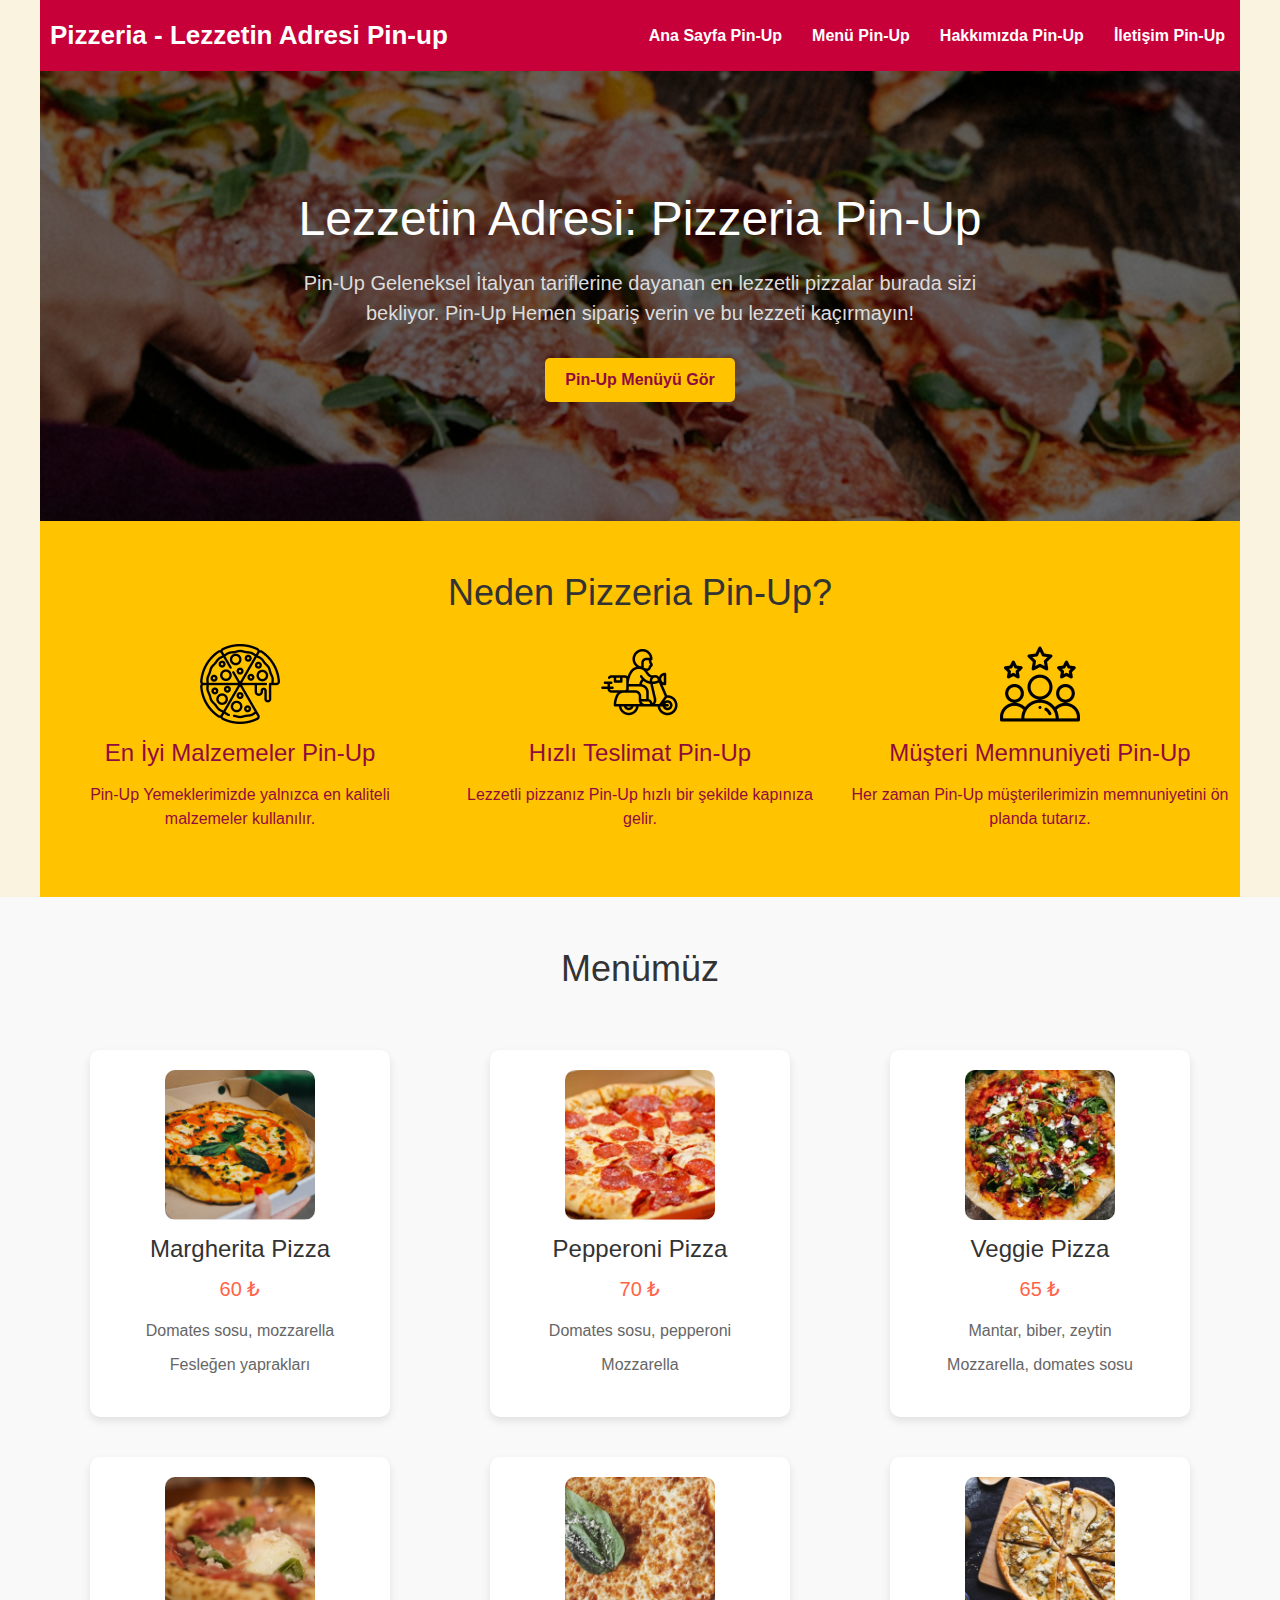
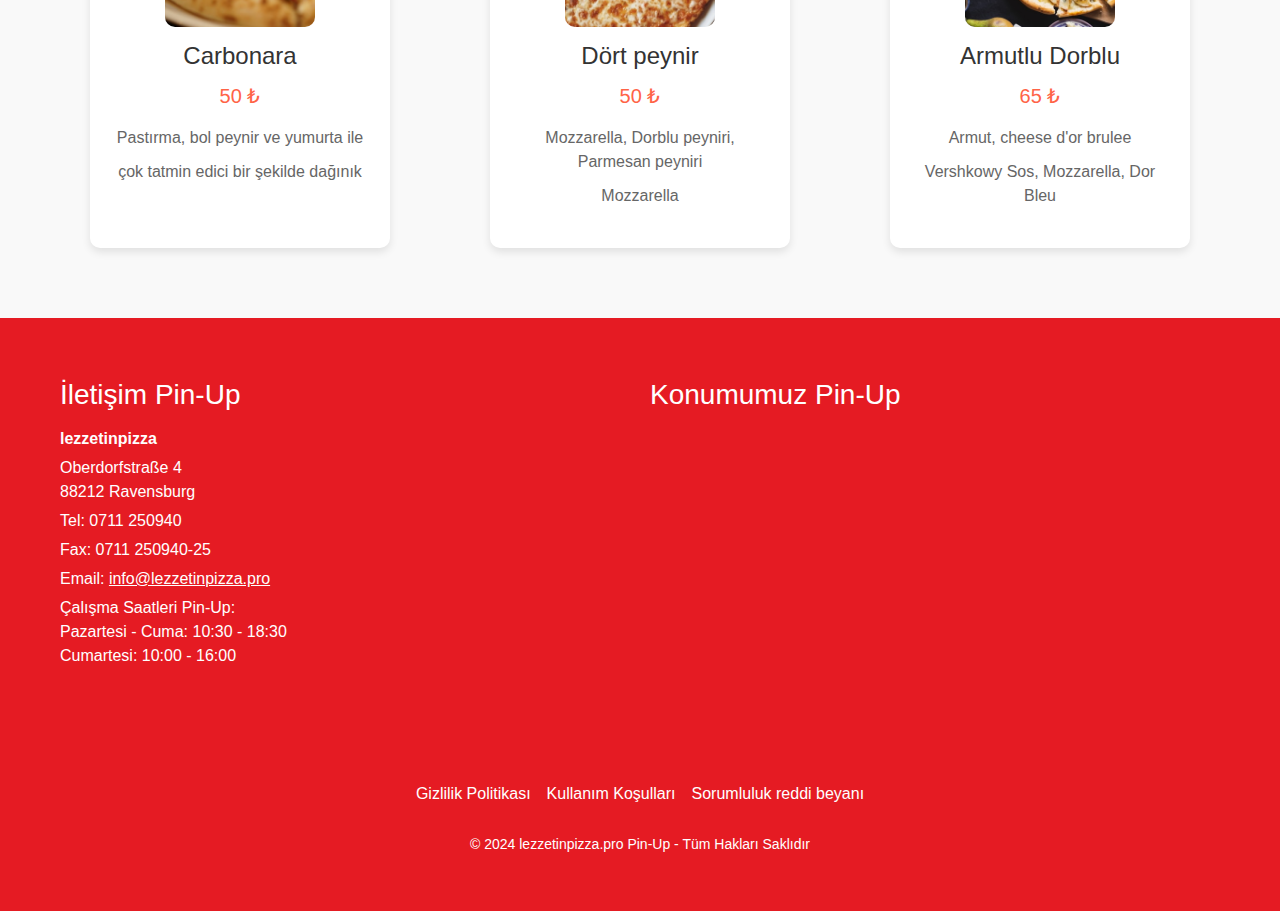
==== index.html @ c67c8979 "1" ====
<!DOCTYPE html>
<html lang="tr">
<head>
    <meta charset="UTF-8">
    <meta name="viewport" content="width=device-width, initial-scale=1.0">
    <title>Pizzeria - Lezzetin Adresi Pin-up</title>
    <meta name="description" content="Pin-up En iyi pizzaları sunan geleneksel İtalyan restoranı.">
    <link rel="apple-touch-icon" sizes="180x180" href="favicon/apple-touch-icon.png">
    <link rel="icon" type="image/png" sizes="32x32" href="favicon/favicon-32x32.png">
    <link rel="icon" type="image/png" sizes="16x16" href="favicon/favicon-16x16.png">
    <link rel="manifest" href="favicon/site.webmanifest">
    <link rel="stylesheet" href="css/bootstrap.min.css">
    <link rel="stylesheet" href="css/style.css">
</head>

<body>

<header>
    <nav class="navbar navbar-expand-lg justify-content-between  menu-bar genis-kapsam">
        <a href="index.html">
            <h1 class="brand">Pizzeria - Lezzetin Adresi Pin-up</h1>
        </a>
        <button class="navbar-toggler" type="button" data-toggle="collapse" data-target="#navbarSupportedContent"
                aria-controls="navbarSupportedContent" aria-expanded="false" aria-label="Toggle navigation">
            <span class="toggler-icon"></span>
            <span class="toggler-icon"></span>
            <span class="toggler-icon"></span>
        </button>

        <div class="collapse navbar-collapse sub-menu-bar justify-content-end" id="navbarSupportedContent">
            <ul id="nav" class="navbar-nav align-items-center nav-list menuSnowboardXY">
                <li><a href="index.html">Ana Sayfa Pin-Up</a></li>
                <li><a href="#menu">Menü Pin-Up</a></li>
                <li><a href="#about">Hakkımızda Pin-Up</a></li>
                <li><a href="#contact">İletişim Pin-Up</a></li>
            </ul>
        </div>
    </nav>
</header>

<!-- Giriş Bölümü -->
<section class="giris-bolumu genis-kapsam">
    <div class="kahraman-icerik">
        <h1>Lezzetin Adresi: Pizzeria Pin-Up</h1>
        <p>Pin-Up Geleneksel İtalyan tariflerine dayanan en lezzetli pizzalar burada sizi bekliyor. Pin-Up Hemen sipariş
            verin ve bu lezzeti kaçırmayın!</p>
        <a href="#" class="btn-aksiyon">Pin-Up Menüyü Gör</a>
    </div>
</section>

<!-- Avantajlar -->
<section class="ozellikler genis-kapsam" id="about">
    <div class="baslik">
        <h2>Neden Pizzeria Pin-Up?</h2>
    </div>
    <div class="icerik">
        <div class="madde" itemscope itemtype="http://schema.org/ImageObject">
            <meta itemprop="image" content="img/2.png">
            <img src="img/2.png" alt="Kalite Pin-Up">
            <h3>En İyi Malzemeler Pin-Up</h3>
            <p>Pin-Up Yemeklerimizde yalnızca en kaliteli malzemeler kullanılır.</p>
        </div>
        <div class="madde" itemscope itemtype="http://schema.org/ImageObject">
            <meta itemprop="image" content="img/3.png">
            <img src="img/3.png" alt="Hızlı Servis Pin-Up">
            <h3>Hızlı Teslimat Pin-Up</h3>
            <p>Lezzetli pizzanız Pin-Up hızlı bir şekilde kapınıza gelir.</p>
        </div>
        <div class="madde" itemscope itemtype="http://schema.org/ImageObject">
            <meta itemprop="image" content="img/4.png">
            <img src="img/4.png" alt="Müşteri Memnuniyeti Pin-Up">
            <h3>Müşteri Memnuniyeti Pin-Up</h3>
            <p>Her zaman Pin-Up müşterilerimizin memnuniyetini ön planda tutarız.</p>
        </div>
    </div>
</section>

<!-- Menü -->
<section class="fiyatlar" id="menu">
    <div class="genis-kapsam">
        <div class="baslik">
            <h2>Menümüz</h2>
        </div>
        <div class="menu-liste">
            <div class="menu-kart" itemscope itemtype="http://schema.org/ImageObject">
                <meta itemprop="image" content="img/6.png">
                <img src="img/6.png" alt="Margherita Pizza">
                <h3>Margherita Pizza</h3>
                <p>60 ₺</p>
                <ul>
                    <li>Domates sosu, mozzarella</li>
                    <li>Fesleğen yaprakları</li>
                </ul>
            </div>
            <div class="menu-kart">
                <img src="img/7.png" alt="Pepperoni Pizza">
                <h3>Pepperoni Pizza</h3>
                <p>70 <span class="turkish-lira">&#8378;</span></p>
                <ul>
                    <li>Domates sosu, pepperoni</li>
                    <li>Mozzarella</li>
                </ul>
            </div>
            <div class="menu-kart" itemscope itemtype="http://schema.org/ImageObject">
                <meta itemprop="image" content="img/8.png">
                <img src="img/8.png" alt="Veggie Pizza">
                <h3>Veggie Pizza</h3>
                <p>65 ₺</p>
                <ul>
                    <li>Mantar, biber, zeytin</li>
                    <li>Mozzarella, domates sosu</li>
                </ul>
            </div>
        </div>
    </div>
    <div class="genis-kapsam">
        <div class="baslik">
        </div>
        <div class="menu-liste">
            <div class="menu-kart" itemscope itemtype="http://schema.org/ImageObject">
                <meta itemprop="image" content="img/10.png">
                <img src="img/10.png" alt="Carbonara">
                <h3>Carbonara</h3>
                <p>50 ₺</p>
                <ul>
                    <li>Pastırma, bol peynir ve yumurta ile</li>
                    <li>çok tatmin edici bir şekilde dağınık</li>
                </ul>
            </div>
            <div class="menu-kart" itemscope itemtype="http://schema.org/ImageObject">
                <meta itemprop="image" content="img/11.png">
                <img src="img/11.png" alt="Dört peynir">
                <h3>Dört peynir</h3>
                <p>50 ₺</p>
                <ul>
                    <li>Mozzarella, Dorblu peyniri, Parmesan peyniri</li>
                    <li>Mozzarella</li>
                </ul>
            </div>
            <div class="menu-kart" itemscope itemtype="http://schema.org/ImageObject">
                <meta itemprop="image" content="img/12.png">
                <img src="img/12.png" alt="Armutlu Dorblu">
                <h3>Armutlu Dorblu</h3>
                <p>65 ₺</p>
                <ul>
                    <li>Armut, cheese d'or brulee</li>
                    <li>Vershkowy Sos, Mozzarella, Dor Bleu</li>
                </ul>
            </div>
        </div>
    </div>
</section>

<!-- Footer -->
<footer class="footer" id="contact">
    <div class="footer-container">
        <!-- İletişim Bilgileri -->
        <div class="contact-info">
            <h3>İletişim Pin-Up</h3>
            <p><strong>lezzetinpizza</strong></p>
            <p>Oberdorfstraße 4 <br> 88212 Ravensburg</p>
            <p>Tel: 0711 250940</p>
            <p>Fax: 0711 250940-25</p>
            <p>Email: <a href="mailto:lezzetinpizza.pro">info@lezzetinpizza.pro</a></p>
            <p>Çalışma Saatleri Pin-Up:<br> Pazartesi - Cuma: 10:30 - 18:30<br> Cumartesi: 10:00 - 16:00</p>
        </div>

        <!-- Harita ve Bağlantı -->
        <div class="map-container">
            <h3>Konumumuz Pin-Up</h3>

            <!-- Google Maps Embed -->
            <iframe src="https://www.google.com/maps/embed?pb=!1m18!1m12!1m3!1d96311.81688770726!2d28.898558524246916!3d41.030850306997344!2m3!1f0!2f0!3f0!3m2!1i1024!2i768!4f13.1!3m3!1m2!1s0x14cab99783076fff%3A0xb6ec809eb1104587!2sOzi%20Pizza%20and%20Pasta!5e0!3m2!1sru!2sca!4v1727486602135!5m2!1sru!2sca"
                    width="600" height="450" style="border:0;" allowfullscreen="" loading="lazy"
                    referrerpolicy="no-referrer-when-downgrade"></iframe>
        </div>
    </div>
    <div class="d-flex justify-content-center flex-column-mob">
        <a href="policy.html" class="t578__text t-text t-text_sm text-white m-2">Gizlilik Politikası</a>
        <a href="terms.html" class="t578__text t-text t-text_sm text-white m-2">Kullanım Koşulları</a>
        <a href="disclaimer.html" class="t578__text t-text t-text_sm text-white m-2">Sorumluluk reddi
            beyanı</a>
    </div>
    <p class="footer-copyright">&copy; 2024 lezzetinpizza.pro Pin-Up - Tüm Hakları Saklıdır</p>
</footer>
</body>
<script src="js/jquery-1.12.4.min.js"></script>
<script src="js/bootstrap.min.js"></script>
<script src="js/main.js"></script>
<script type="application/ld+json">
    {
        "@context": "https://schema.org",
        "@type": "Organization",
        "name": "Pizzeria - Lezzetin Adresi Pin-up",
        "url": "",
        "logo": "/favicon/favicon.ico"
    }
</script>
<script type="application/ld+json">
    {
        "@context": "https://schema.org",
        "@type": "WPHeader",
        "headline": "Pizzeria - Lezzetin Adresi Pin-up",
        "description": "Pin-up En iyi pizzaları sunan geleneksel İtalyan restoranı.",
        "publisher": {
            "@type": "Organization",
            "name": "Pizzeria - Lezzetin Adresi Pin-up",
            "logo": {
                "@type": "ImageObject",
                "url": "/favicon/favicon.ico"
            }
        }
    }
</script>
<script type="application/ld+json">
    {
        "@context": "https://schema.org",
        "@type": "WebPage",
        "name": "Pizzeria - Lezzetin Adresi Pin-up",
        "description": "Pin-up En iyi pizzaları sunan geleneksel İtalyan restoranı.",
        "publisher": {
            "@type": "Organization",
            "name": "Pizzeria - Lezzetin Adresi Pin-up"
        },
        "license": "A license document that applies to this content, typically indicated by URL"
    }
</script>
<script type="application/ld+json">
    {
        "@context": "https://schema.org",
        "@type": "SiteNavigationElement",
        "name": "Main Navigation",
        "url": "",
        "hasPart": [
            {
                "@type": "WebPage",
                "name": "Home",
                "url": ""
            },
            {
                "@type": "WebPage",
                "name": "Policy",
                "url": "/policy.html"
            },
            {
                "@type": "WebPage",
                "name": "Terms of Conditions",
                "url": "/terms.html"
            },
            {
                "@type": "WebPage",
                "name": "Disclaimer",
                "url": "/disclaimer.html"
            },
            {
                "@type": "WebPage",
                "name": "404",
                "url": "/404.html"
            },
            {
                "@type": "WebPage",
                "name": "review",
                "url": "/review.html"
            }
        ]
    }
</script>
</html>
---- css/style.css ----
body {
  font-family: 'Arial', sans-serif;
  margin: 0;
  padding: 0;
  color: #333333;
  background-color: #FAF3E0;
}

.genis-kapsam {
  max-width: 1440px;
  margin: 0 auto;

}

.ust-kisim {
  background-color: #FF5733;
  color: #FFFFFF;
  padding: 20px 0;
  display: flex;
  justify-content: space-between;
  align-items: center;
}

.ust-kisim .iletisim-bilgisi {
  font-size: 14px;
}

.ust-kisim .iletisim-bilgisi a {
  color: #FFFFFF;
  text-decoration: none;
  margin-left: 20px;
}

.menu-bar {
  background-color: #C70039;
  padding: 10px 0;
}

.menu-bar ul {
  list-style: none;
  display: flex;
  justify-content: center;
  padding: 0;
  margin: 0;
}

.menu-bar ul li {
  margin: 0 15px;
}

.menu-bar ul li a {
  text-decoration: none;
  color: #FFFFFF;
  font-weight: bold;
}

.giris-bolumu {
  background-image: url('img/1.png');
  background-size: cover;
  background-position: center;
  color: #FFFFFF;
  text-align: center;

}

.giris-bolumu h1 {
  font-size: 48px;
  margin-bottom: 20px;
}

.giris-bolumu p {
  font-size: 18px;
  max-width: 700px;
  margin: 0 auto 30px;
}

.giris-bolumu .btn-aksiyon {
  background-color: #FFC300;
  color: #900C3F;
  padding: 10px 20px;
  text-decoration: none;
  font-weight: bold;
  border-radius: 5px;
}

/* Avantajlar sekmesi */
.ozellikler {
  background-color: #FFC300;
  color: #900C3F;
  padding: 50px 0;
}

.ozellikler .baslik {
  text-align: center;
  margin-bottom: 30px;
}

.ozellikler .icerik {
  display: flex;
  justify-content: space-between;
  flex-wrap: wrap;
}

.ozellikler .madde {
  flex: 1;
  margin: 0 10px;
  text-align: center;
}

.ozellikler .madde img {
  max-width: 100px;
  height: auto;
  margin-bottom: 15px;
}

.ozellikler .madde h3 {
  font-size: 24px;
  margin-bottom: 15px;
}

.ozellikler .madde p {
  font-size: 16px;
}

/* Menü */
.fiyatlar {
  background-color: #FF5733;
  color: #FFFFFF;
  padding: 60px 0;
  text-align: center;
}

.fiyatlar .baslik h2 {
  font-size: 36px;
  margin-bottom: 40px;
}

.menu-liste {
  display: flex;
  justify-content: space-around;
  flex-wrap: wrap;
}

.menu-kart {
  background-color: #C70039;
  padding: 30px;
  margin: 15px;
  border-radius: 15px;
  width: 300px;
  transition: transform 0.3s;
}

.menu-kart:hover {
  transform: scale(1.05);
}

.menu-kart h3 {
  font-size: 24px;
  color: #FFC300;
  margin-bottom: 10px;
}

.menu-kart p {
  font-size: 22px;
  margin-bottom: 20px;
}

.menu-kart ul {
  list-style: none;
  padding: 0;
  margin-bottom: 20px;
}

.menu-kart ul li {
  font-size: 16px;
  color: #FFFFFF;
  margin: 10px 0;
}

/* İletişim */
.iletisim {
  background-color: #900C3F;
  color: #FFFFFF;
  padding: 50px 0;
  text-align: center;
}

.iletisim .baslik h2 {
  font-size: 32px;
  margin-bottom: 40px;
  color: #FFC300;
}

.iletisim .bilgi {
  display: flex;
  justify-content: space-around;
  flex-wrap: wrap;
}

.iletisim .kart {
  background-color: #C70039;
  padding: 20px;
  margin: 10px;
  border-radius: 10px;
  width: 300px;
  text-align: center;
}

.iletisim .kart h3 {
  font-size: 20px;
  margin: 5px 0;
}

.iletisim .kart p {
  font-size: 16px;
}

/* Footer */
.alt-bilgi {
  background-color: #900C3F;
  color: #FFFFFF;
  text-align: center;
  padding: 20px 0;
}

.pizza-promo {
  display: flex;
  justify-content: space-between;
  align-items: center;
  background-color: #f8f4f0;
  padding: 20px;
  border-radius: 10px;
  box-shadow: 0 4px 8px rgba(0, 0, 0, 0.1);
}

.pizza-content {
  flex: 1;
  text-align: left;
}

.pizza-content h2 {
  font-size: 24px;
  margin-bottom: 10px;
}

.pizza-content p {
  font-size: 16px;
  color: #555;
  margin-bottom: 20px;
  max-width: 300px;
}

.select-button {
  background-color: #c62828;
  color: white;
  border: none;
  padding: 10px 20px;
  font-size: 14px;
  border-radius: 5px;
  cursor: pointer;
}

.select-button:hover {
  background-color: #a02626;
}

.pizza-image {
  flex: 1;
  text-align: right;
}

.pizza-image img {
  width: 300px;
  height: auto;
  border-radius: 50%;
  box-shadow: 0 4px 8px rgba(0, 0, 0, 0.1);
}

.pizza-promo {
  display: flex;
  justify-content: space-between;
  align-items: center;
  background-color: #f8f4f0;
  padding: 20px;
  border-radius: 10px;
  box-shadow: 0 4px 8px rgba(0, 0, 0, 0.1);
  max-width: 800px;
  width: 100%;
}

.pizza-content {
  flex: 1;
  text-align: left;
}

.pizza-content h2 {
  font-size: 24px;
  margin-bottom: 10px;
}

.pizza-content p {
  font-size: 16px;
  color: #555;
  margin-bottom: 20px;
  max-width: 300px;
}

.select-button {
  background-color: #c62828;
  color: white;
  border: none;
  padding: 10px 20px;
  font-size: 14px;
  border-radius: 5px;
  cursor: pointer;
}

.select-button:hover {
  background-color: #a02626;
}

.pizza-image {
  flex: 1;
  text-align: right;
}

.pizza-image img {
  width: 300px;
  height: auto;
  border-radius: 50%;
  box-shadow: 0 4px 8px rgba(0, 0, 0, 0.1);
}

.giris-bolumu {
  height: 50vh;
  background-image:  url('../img/1.png');
  background-size: cover;
  background-position: center;
  position: relative;
  display: flex;
  align-items: center;
  justify-content: center;
}

.giris-bolumu::before {
  content: "";
  position: absolute;
  top: 0;
  left: 0;
  right: 0;
  bottom: 0;
  background: rgba(0, 0, 0, 0.5);     z-index: 1; }

.kahraman-icerik {
  position: relative;
  z-index: 2;
  text-align: center;
  color: white;
}

.kahraman-icerik h1 {
  font-size: 48px;
  margin-bottom: 20px;
}

.kahraman-icerik p {
  font-size: 20px;
  margin-bottom: 30px;
  color: #ddd;
}

.btn-aksiyon {
  display: inline-block;
  background-color: #FFA500;
  color: #fff;
  padding: 10px 20px;
  text-decoration: none;
  font-weight: bold;
  border-radius: 5px;
  transition: background-color 0.3s;
}

.btn-aksiyon:hover {
  background-color: #FF8C00;
}

@media (max-width: 768px) {
  .kahraman-icerik h1 {
    font-size: 32px;
  }

  .kahraman-icerik p {
    font-size: 16px;
  }
}

.fiyatlar {
  padding: 50px 0;
  background-color: #f9f9f9;
}

.genis-kapsam {
  max-width: 1200px;
  margin: 0 auto;
  text-align: center;
}

.baslik h2 {
  font-size: 36px;
  margin-bottom: 30px;
  color: #333;
}

.menu-liste {
  display: flex;
  justify-content: space-around;
  flex-wrap: wrap;
}

.menu-kart {
  background-color: white;
  border-radius: 10px;
  box-shadow: 0 4px 8px rgba(0, 0, 0, 0.1);
  padding: 20px;
  width: 300px;
  margin: 20px;
  text-align: center;
  transition: transform 0.3s ease;
}

.menu-kart:hover {
  transform: scale(1.05);
}

.menu-kart img {
  width: 150px;
  height: 150px;
  border-radius: 10px;
  object-fit: cover;
  margin-bottom: 15px;
}

.menu-kart h3 {
  font-size: 24px;
  margin-bottom: 10px;
  color: #333;
}

.menu-kart p {
  font-size: 20px;
  color: #FF6347;
  margin-bottom: 15px;
}

.menu-kart ul {
  list-style-type: none;
  padding: 0;
}

.menu-kart ul li {
  font-size: 16px;
  color: #666;
  margin-bottom: 5px;
}

.pizza-promo {
  display: flex;
  justify-content: space-between;
  align-items: center;
  background-color: #f9f9f9;
  padding: 20px;
  border-radius: 10px;
  box-shadow: 0 4px 8px rgba(0, 0, 0, 0.1);
  margin-bottom: 20px;
}


.pizza-content {
  max-width: 60%;
  padding-right: 20px;
}

.pizza-content h2 {
  font-size: 24px;
  margin-bottom: 10px;
}

.pizza-content p {
  font-size: 16px;
  margin-bottom: 15px;
  line-height: 1.5;
}

.select-button {
  padding: 10px 20px;
  background-color: #ff6347;
  color: white;
  border: none;
  border-radius: 5px;
  cursor: pointer;
  transition: background-color 0.3s ease;
}

.select-button:hover {
  background-color: #ff4500;
}


.pizza-image img {
  max-width: 300px;
  height: auto;
  border-radius: 10px;
}


@media (max-width: 768px) {
  .pizza-promo {
    flex-direction: column;
    text-align: center;
  }

  .pizza-content {
    max-width: 100%;
    padding-right: 0;
  }

  .pizza-image img {
    margin-top: 20px;
    max-width: 100%;
  }
  .flex-column-mob {
    flex-direction: column;
  }
}


/* Footer Styles */
.footer {
  background-color: #E51B23; /* Arka plan rengi */
  color: #FFFFFF; /* Metin rengi */
  padding: 40px 0;
  text-align: center;
}

.footer-container {
  display: flex;
  justify-content: space-between;
  align-items: flex-start;
  padding: 20px;
  max-width: 1200px;
  margin: 0 auto;
  flex-wrap: wrap;
}

.contact-info {
  flex: 1;
  margin-right: 20px;
  text-align: left;
}

.contact-info h3 {
  margin-bottom: 15px;
}

.contact-info a {
  color: #FFFFFF;
  text-decoration: underline;
}

.contact-info p {
  margin: 5px 0;
}

.map-container {
  flex: 1;
  text-align: left;
}

.map-container h3 {
  margin-bottom: 15px;
}

.map-container iframe {
  width: 100%;
  max-width: 600px;
  height: 300px; /* Yükseklik */
  border: 2px solid #FFFFFF;
  border-radius: 8px;
  margin-top: 20px;
}

.map-container .map-image {
  width: 100%;
  max-width: 300px;
  border: 2px solid #FFFFFF;
  border-radius: 8px;
  margin-bottom: 20px;
}

@media (max-width: 768px) {
  .footer-container {
    flex-direction: column;
    align-items: center;
  }

  .contact-info, .map-container {
    margin: 20px 0;
    text-align: center;
  }

  .map-container iframe {
    height: 250px;
  }

  .map-container .map-image {
    max-width: 100%;
  }
}

.footer-copyright {
  margin-top: 20px;
  font-size: 14px;
}

/*===== NAVBAR =====*/
.header_navbar {
  position: absolute;
  top: 0;
  left: 0;
  width: 100%;
  z-index: 99;
  -webkit-transition: all 0.3s ease-out 0s;
  -moz-transition: all 0.3s ease-out 0s;
  -ms-transition: all 0.3s ease-out 0s;
  -o-transition: all 0.3s ease-out 0s;
  transition: all 0.3s ease-out 0s;
}

.header a {
  color: #fff;
}

.header a:hover {
  text-decoration: none;
}

.sticky {
  position: fixed;
  z-index: 999;
  background-color: #fff;
  -webkit-box-shadow: 0px 20px 50px 0px rgba(0, 0, 0, 0.05);
  -moz-box-shadow: 0px 20px 50px 0px rgba(0, 0, 0, 0.05);
  box-shadow: 0px 20px 50px 0px rgba(0, 0, 0, 0.05);
  -webkit-transition: all 0.3s ease-out 0s;
  -moz-transition: all 0.3s ease-out 0s;
  -ms-transition: all 0.3s ease-out 0s;
  -o-transition: all 0.3s ease-out 0s;
  transition: all 0.3s ease-out 0s;
}

.sticky .navbar {
  padding: 10px 0;
}

.navbar {
  align-items: center;
  justify-content: center;
  -webkit-transition: all 0.3s ease-out 0s;
  -moz-transition: all 0.3s ease-out 0s;
  -ms-transition: all 0.3s ease-out 0s;
  -o-transition: all 0.3s ease-out 0s;
  transition: all 0.3s ease-out 0s;
}

.navbar h1 {
  white-space: nowrap;
  margin-right: 1rem;
  color: #fff;
  font-size: 26px;
  font-weight: bold;
  margin-bottom: 0;
  padding: 10px;
}

.navbar a:hover {
  text-decoration: none;
}

.tariffs {
  padding: 200px 0;
}

.navbar-brand {
  padding: 0;
}

.navbar-brand img {
  width: 60px;
}

.policy p {
  text-align: left;
}

.navbar-toggler {
  padding: 0;
}

.navbar-toggler .toggler-icon {
  width: 30px;
  height: 2px;
  background-color: #fff;
  display: block;
  margin: 5px 0;
  position: relative;
  -webkit-transition: all 0.3s ease-out 0s;
  -moz-transition: all 0.3s ease-out 0s;
  -ms-transition: all 0.3s ease-out 0s;
  -o-transition: all 0.3s ease-out 0s;
  transition: all 0.3s ease-out 0s;
}

.navbar-toggler.active .toggler-icon:nth-of-type(1) {
  -webkit-transform: rotate(45deg);
  -moz-transform: rotate(45deg);
  -ms-transform: rotate(45deg);
  -o-transform: rotate(45deg);
  transform: rotate(45deg);
  top: 7px;
}

.navbar-toggler.active .toggler-icon:nth-of-type(2) {
  opacity: 0;
}

.navbar-toggler.active .toggler-icon:nth-of-type(3) {
  -webkit-transform: rotate(135deg);
  -moz-transform: rotate(135deg);
  -ms-transform: rotate(135deg);
  -o-transform: rotate(135deg);
  transform: rotate(135deg);
  top: -7px;
}

@media only screen and (min-width: 768px) and (max-width: 991px) {
  .navbar-collapse {
    position: absolute;
    top: 100%;
    left: 0;
    width: 100%;
    background-color: #fff;
    z-index: 9;
    -webkit-box-shadow: 0px 15px 20px 0px rgba(34, 34, 34, 0.1);
    -moz-box-shadow: 0px 15px 20px 0px rgba(34, 34, 34, 0.1);
    box-shadow: 0px 15px 20px 0px rgba(34, 34, 34, 0.1);
    margin-top: 20px;
    padding: 5px 12px;
  }
}

@media (max-width: 767px) {
  .navbar-collapse {
    position: absolute;
    top: 100%;
    left: 0;
    width: 100%;
    background-color: #fff;
    z-index: 9;
    -webkit-box-shadow: 0px 15px 20px 0px rgba(34, 34, 34, 0.1);
    -moz-box-shadow: 0px 15px 20px 0px rgba(34, 34, 34, 0.1);
    box-shadow: 0px 15px 20px 0px rgba(34, 34, 34, 0.1);
    padding: 5px 12px;
  }
  .navbar a {
    width: 80%;
  }

  .menu-bar ul li {
    margin: 15px;
  }

  .menu-bar ul li a {
    text-decoration: none;
    color: #111;
    font-size: 14px;
    font-weight: bold;
  }
  .about-text, .delivery-text {
    width: 100%;
  }
  .about-image, .delivery-image {
    width: 100%;
    margin-right: 0px;
  }
  .h-135 {
    height: auto;
  }
  .menu ul li {
    margin: 10px 15px;
  }

  .menu ul li a {
    color: #000
  }

  .category-row {
    flex-direction: column;
  }

  .about-team, .beauty-glory {
    flex-direction: column;
  }

  .about-team img, .beauty-glory img {
    max-width: 100%;
  }

  .navbar-toggler {
    padding: 10px;
  }

  .navbar h1 {
    padding: 20px;
  }

  .navbar-brand img {
    width: 60px;
  }

  nav ul li a {
    color: #FFD700;
  }

  .img-about {
    width: 100% !important;
  }

  .advantage-row, .category-row {
    flex-direction: column;
  }

  .services-grid {
    display: flex;
    flex-direction: column;
  }

  .cta-btn {
    font-size: 14px;
  }

  .advantage-item, .category-card {
    width: 100%;
    margin: 10px 0;
  }

  .banner h1 {
    font-size: 16px;
  }

  .banner p {
    font-size: 12px;
  }

  .header-info p, .header-info a {
    font-size: 10px;
  }

  .tariffs .category-card {
    width: 100%;
  }

  .tariffs {
    padding: 40px 0;
  }
}

.navbar-nav .nav-item {
  margin-left: 45px;
  position: relative;
  white-space: nowrap;
}

nav ul li:hover a {
  color: #8B0000 !important;
  text-decoration: none;
}

.screen img {
  max-width: 250px;
}

@media only screen and (min-width: 992px) and (max-width: 1199px) {
  .navbar-nav .nav-item {
    margin-left: 30px;
  }
}

@media only screen and (min-width: 768px) and (max-width: 991px) {
  .navbar-nav .nav-item {
    margin: 0;
  }
}

@media (max-width: 767px) {
  .navbar-nav .nav-item {
    margin: 0;
  }

  .navbar h1 {
    font-size: 18px;
  }
}

.navbar-nav .nav-item a {
  font-size: 16px;
  font-weight: 600;
  color: #38424D;
  -webkit-transition: all 0.3s ease-out 0s;
  -moz-transition: all 0.3s ease-out 0s;
  -ms-transition: all 0.3s ease-out 0s;
  -o-transition: all 0.3s ease-out 0s;
  transition: all 0.3s ease-out 0s;
  padding: 5px 0;
  position: relative;
}

.navbar-nav .nav-item a::before {
  position: absolute;
  content: '';
  width: 0;
  height: 2px;
  background-color: #38424D;
  border-radius: 50px;
  left: 110%;
  left: 0;
  bottom: 0;
  -webkit-transition: all 0.3s ease-out 0s;
  -moz-transition: all 0.3s ease-out 0s;
  -ms-transition: all 0.3s ease-out 0s;
  -o-transition: all 0.3s ease-out 0s;
  transition: all 0.3s ease-out 0s;
}

@media only screen and (min-width: 768px) and (max-width: 991px) {
  .navbar-nav .nav-item a::before {
    display: none;
  }
}

@media (max-width: 767px) {
  .navbar-nav .nav-item a::before {
    display: none;
  }
}

@media only screen and (min-width: 768px) and (max-width: 991px) {
  .navbar-nav .nav-item a {
    display: block;
    padding: 4px 0;
  }
}

@media (max-width: 767px) {
  .navbar-nav .nav-item a {
    display: block;
    padding: 4px 0;
  }
}

.navbar-nav .nav-item.active > a::before, .navbar-nav .nav-item:hover > a::before {
  width: 100%;
}

.navbar-nav .nav-item:hover .sub-menu {
  top: 100%;
  opacity: 1;
  visibility: visible;
}

@media only screen and (min-width: 768px) and (max-width: 991px) {
  .navbar-nav .nav-item:hover .sub-menu {
    top: 0;
  }
}

@media (max-width: 767px) {
  .navbar-nav .nav-item:hover .sub-menu {
    top: 0;
  }

  .screen img {
    max-width: 100%;
  }
}

.navbar-nav .nav-item .sub-menu {
  width: 200px;
  background-color: #fff;
  -webkit-box-shadow: 0px 0px 20px 0px rgba(0, 0, 0, 0.1);
  -moz-box-shadow: 0px 0px 20px 0px rgba(0, 0, 0, 0.1);
  box-shadow: 0px 0px 20px 0px rgba(0, 0, 0, 0.1);
  position: absolute;
  top: 110%;
  left: 0;
  opacity: 0;
  visibility: hidden;
  -webkit-transition: all 0.3s ease-out 0s;
  -moz-transition: all 0.3s ease-out 0s;
  -ms-transition: all 0.3s ease-out 0s;
  -o-transition: all 0.3s ease-out 0s;
  transition: all 0.3s ease-out 0s;
}

@media only screen and (min-width: 768px) and (max-width: 991px) {
  .navbar-nav .nav-item .sub-menu {
    position: relative;
    width: 100%;
    top: 0;
    display: none;
    opacity: 1;
    visibility: visible;
  }
}

@media (max-width: 767px) {
  .navbar-nav .nav-item .sub-menu {
    position: relative;
    width: 100%;
    top: 0;
    display: none;
    opacity: 1;
    visibility: visible;
  }
  .container1 {
    flex-direction: column;
  }
  .policy h1 {
    font-size: 1.3em;
  }
}

.navbar-nav .nav-item .sub-menu li {
  display: block;
}

.navbar-nav .nav-item .sub-menu li a {
  display: block;
  padding: 8px 20px;
  color: #4be46e;
}

.navbar-nav .nav-item .sub-menu li a.active, .navbar-nav .nav-item .sub-menu li a:hover {
  padding-left: 25px;
  color: #1E75D9;
}

.navbar-nav .sub-nav-toggler {
  display: none;
}

.form-contact {
  width: 60%;
}

@media only screen and (min-width: 768px) and (max-width: 991px) {
  .navbar-nav .sub-nav-toggler {
    display: block;
    position: absolute;
    right: 0;
    top: 0;
    background: none;
    color: #222;
    font-size: 18px;
    border: 0;
    width: 30px;
    height: 30px;
  }
}

@media (max-width: 767px) {
  .navbar-nav .sub-nav-toggler {
    display: block;
    position: absolute;
    right: 0;
    top: 0;
    background: none;
    color: #222;
    font-size: 18px;
    border: 0;
    width: 30px;
    height: 30px;
  }

  .form-contact {
    width: 80%;
  }
}

.navbar-nav .sub-nav-toggler span {
  width: 8px;
  height: 8px;
  border-left: 1px solid #222;
  border-bottom: 1px solid #222;
  -webkit-transform: rotate(-45deg);
  -moz-transform: rotate(-45deg);
  -ms-transform: rotate(-45deg);
  -o-transform: rotate(-45deg);
  transform: rotate(-45deg);
  position: relative;
  top: -5px;
}

.contact_section2 {
  width: 100%;
  height: auto;
  background-size: 100%;
  display: flex;
  justify-content: center;
  margin-bottom: 90px;
}

.input_bg {
  width: 60%;
  margin: 0 auto;
  text-align: center;
  margin-top: 100px;
}

.fact_text {
  width: 100%;
  float: left;
  font-size: 20px;
  color: #ffffff;
  text-align: center;
  text-transform: uppercase;
}

.address_text {
  width: 100%;
  float: left;
  font-size: 18px;
  color: #000;
  padding: 5px 20px 5px 30px;
  border-radius: 30px;
  border: 0px;
  background-color: #dadada;
  height: 60px;
  margin-top: 40px;
}

.sub_bt {
  width: 100%;
  color: #D2691E;
  background-color: #fff;
  font-size: 18px;
  border-radius: 30px;
  border: 1px solid #D2691E;
  height: 60px;
  margin-top: 40px;
  cursor: pointer;

}

.sub_bt:hover {
  color: #fff;
  background-color: #D2691E;
  border-color: #fff;
}

.h-80 {
  height: 80px;
  background-size: auto;
}

.courses-section h2 {
  text-align: center;
}


#original {
  font-family: 'Open Sans', sans-serif !important;
  direction: ltr;
  font-size: 1em;
  margin: 0;
  background-color: #07498f;
  color: #fff;
}

.wrap__btn--PxHri--section {
  background-image: url('../img/bg-desc.png');
  background-size: cover;
  width: 914px;
  margin: 0 auto;
  min-height: 100vh;
  display: flex;
  flex-direction: column;
  align-items: center;
  justify-content: center;
}

.logo-img {
  margin-bottom: 20px;
  width: 200px;
  height: auto;
}

.button {
  align-items: center;
  background: #FFFFFF;
  border: 0 solid #E2E8F0;
  box-shadow: 0 4px 6px -1px rgba(0, 0, 0, 0.1), 0 2px 4px -1px rgba(0, 0, 0, 0.06);
  box-sizing: border-box;
  color: #1A202C;
  display: inline-flex;
  font-weight: 700;
  height: 56px;
  justify-content: center;
  line-height: 24px;
  overflow-wrap: break-word;
  padding: 24px;
  text-decoration: none;
  width: auto;
  border-radius: 8px;
  cursor: pointer;
  user-select: none;
  -webkit-user-select: none;
  touch-action: manipulation;
}

.button {
  padding: 29px 55px;
  font-size: 18px;
  text-decoration: none !important;
}

.main__img--l83Xf--section {
  text-align: center;
  background: rgba(255, 255, 255, 0.0);
  padding: 19px;
  border-radius: 0px;
  padding: 46px;
}

.main__img--l83Xf--section h1 {
  font-weight: 400;
  font-size: 37px;
  border-bottom: 1px dotted #ccc;
  padding-bottom: 22px;
  margin-top: 0px;
}

.button__header--0mbZF--element {
  display: flex;
  gap: 29px;
  align-items: center;
  justify-content: center;
  margin-top: 22px;
}

#main {
  display: block;
}

#original {
  display: none;
}

.button-yes {
  background: #04cfa6;
  box-shadow: 0 2px #082144;
  transition: 0.5s;
}

.button-no {
  background: #ff2401 !important;
  padding: 29px 55px;
  font-size: 18px;
  text-decoration: none;
  box-shadow: 0 3px #082144;
}

@media (max-width: 1200px) {
  .wrap__btn--PxHri--section {
    width: 100%;
  }
}

@media (max-width: 480px) {
  .button__header--0mbZF--element {
    flex-direction: column;
  }
}

@media (max-width: 768px) {
  #main {
    display: none;
  }

  #original {
    display: block;
  }

  .hero-image {
    width: 100%;
  }
}
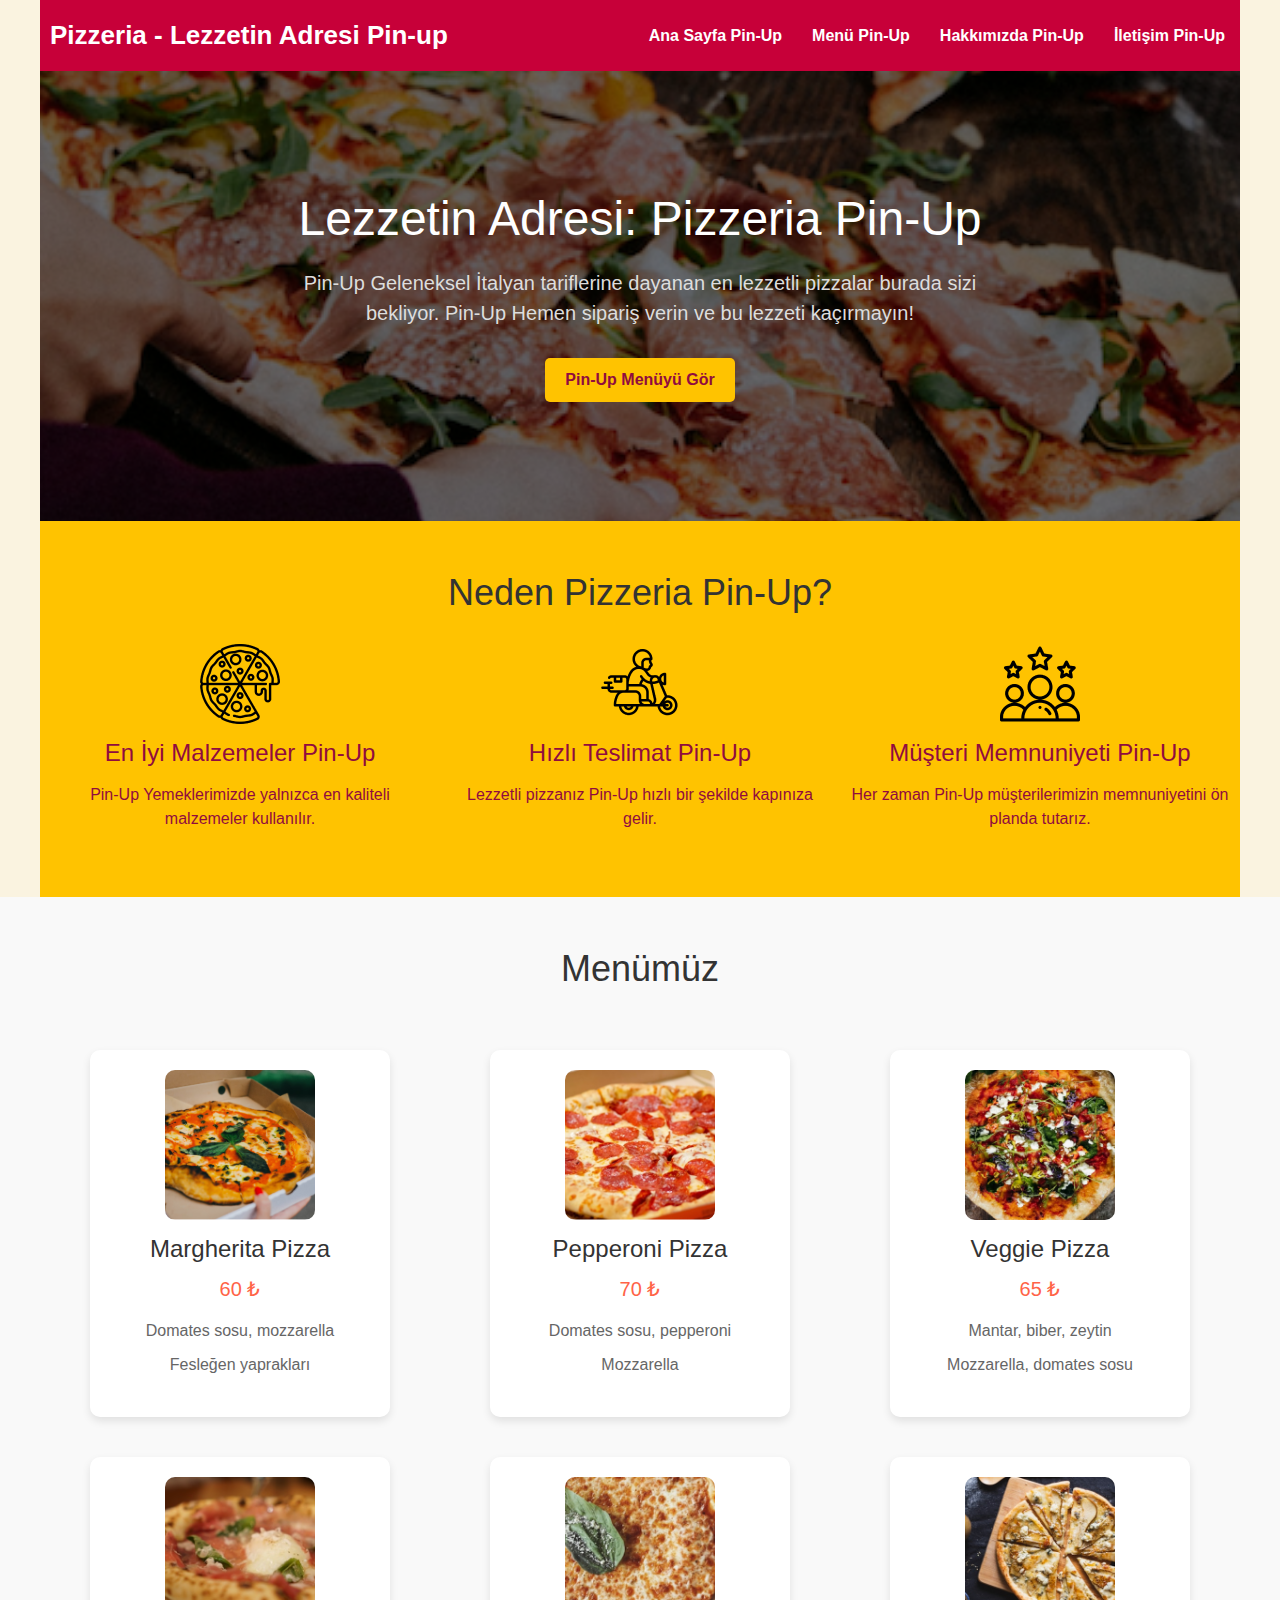
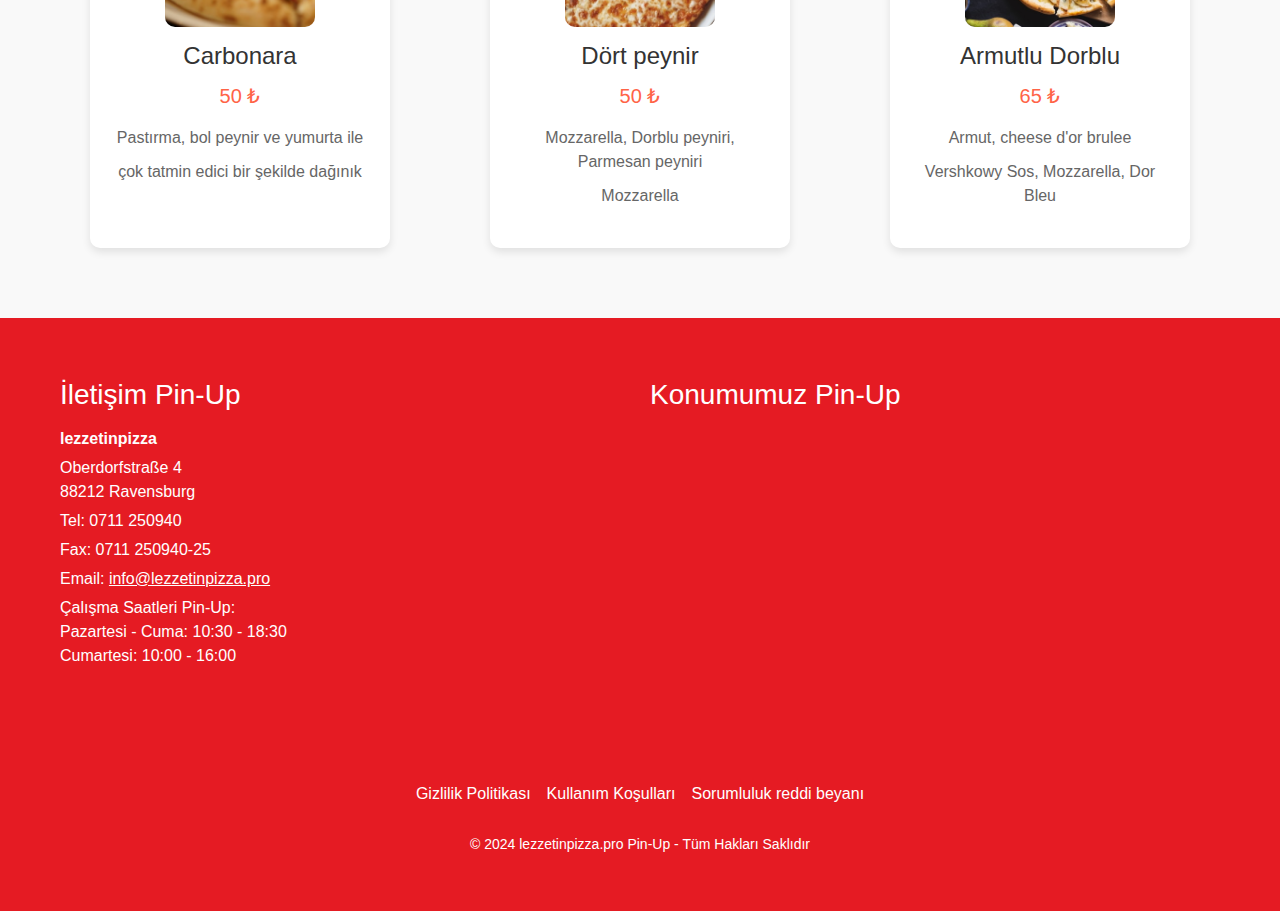
==== commit 071007c2: "1" ====
--- a/index.html
+++ b/index.html
@@ -8,6 +8,7 @@
     <link rel="apple-touch-icon" sizes="180x180" href="favicon/apple-touch-icon.png">
     <link rel="icon" type="image/png" sizes="32x32" href="favicon/favicon-32x32.png">
     <link rel="icon" type="image/png" sizes="16x16" href="favicon/favicon-16x16.png">
+    <link rel="preload" href="img/1.png" as="image">
     <link rel="manifest" href="favicon/site.webmanifest">
     <link rel="stylesheet" href="css/bootstrap.min.css">
     <link rel="stylesheet" href="css/style.css">
@@ -56,19 +57,19 @@
     <div class="icerik">
         <div class="madde" itemscope itemtype="http://schema.org/ImageObject">
             <meta itemprop="image" content="img/2.png">
-            <img src="img/2.png" alt="Kalite Pin-Up">
+            <img loading="lazy" src="img/2.png" alt="Kalite Pin-Up">
             <h3>En İyi Malzemeler Pin-Up</h3>
             <p>Pin-Up Yemeklerimizde yalnızca en kaliteli malzemeler kullanılır.</p>
         </div>
         <div class="madde" itemscope itemtype="http://schema.org/ImageObject">
             <meta itemprop="image" content="img/3.png">
-            <img src="img/3.png" alt="Hızlı Servis Pin-Up">
+            <img loading="lazy" src="img/3.png" alt="Hızlı Servis Pin-Up">
             <h3>Hızlı Teslimat Pin-Up</h3>
             <p>Lezzetli pizzanız Pin-Up hızlı bir şekilde kapınıza gelir.</p>
         </div>
         <div class="madde" itemscope itemtype="http://schema.org/ImageObject">
             <meta itemprop="image" content="img/4.png">
-            <img src="img/4.png" alt="Müşteri Memnuniyeti Pin-Up">
+            <img loading="lazy" src="img/4.png" alt="Müşteri Memnuniyeti Pin-Up">
             <h3>Müşteri Memnuniyeti Pin-Up</h3>
             <p>Her zaman Pin-Up müşterilerimizin memnuniyetini ön planda tutarız.</p>
         </div>
@@ -84,7 +85,7 @@
         <div class="menu-liste">
             <div class="menu-kart" itemscope itemtype="http://schema.org/ImageObject">
                 <meta itemprop="image" content="img/6.png">
-                <img src="img/6.png" alt="Margherita Pizza">
+                <img loading="lazy" src="img/6.png" alt="Margherita Pizza">
                 <h3>Margherita Pizza</h3>
                 <p>60 ₺</p>
                 <ul>
@@ -93,7 +94,7 @@
                 </ul>
             </div>
             <div class="menu-kart">
-                <img src="img/7.png" alt="Pepperoni Pizza">
+                <img loading="lazy" src="img/7.png" alt="Pepperoni Pizza">
                 <h3>Pepperoni Pizza</h3>
                 <p>70 <span class="turkish-lira">&#8378;</span></p>
                 <ul>
@@ -103,7 +104,7 @@
             </div>
             <div class="menu-kart" itemscope itemtype="http://schema.org/ImageObject">
                 <meta itemprop="image" content="img/8.png">
-                <img src="img/8.png" alt="Veggie Pizza">
+                <img loading="lazy" src="img/8.png" alt="Veggie Pizza">
                 <h3>Veggie Pizza</h3>
                 <p>65 ₺</p>
                 <ul>
@@ -119,7 +120,7 @@
         <div class="menu-liste">
             <div class="menu-kart" itemscope itemtype="http://schema.org/ImageObject">
                 <meta itemprop="image" content="img/10.png">
-                <img src="img/10.png" alt="Carbonara">
+                <img loading="lazy" src="img/10.png" alt="Carbonara">
                 <h3>Carbonara</h3>
                 <p>50 ₺</p>
                 <ul>
@@ -129,7 +130,7 @@
             </div>
             <div class="menu-kart" itemscope itemtype="http://schema.org/ImageObject">
                 <meta itemprop="image" content="img/11.png">
-                <img src="img/11.png" alt="Dört peynir">
+                <img loading="lazy" src="img/11.png" alt="Dört peynir">
                 <h3>Dört peynir</h3>
                 <p>50 ₺</p>
                 <ul>
@@ -139,7 +140,7 @@
             </div>
             <div class="menu-kart" itemscope itemtype="http://schema.org/ImageObject">
                 <meta itemprop="image" content="img/12.png">
-                <img src="img/12.png" alt="Armutlu Dorblu">
+                <img loading="lazy" src="img/12.png" alt="Armutlu Dorblu">
                 <h3>Armutlu Dorblu</h3>
                 <p>65 ₺</p>
                 <ul>
--- a/css/style.css
+++ b/css/style.css
@@ -55,7 +55,7 @@
 }
 
 .giris-bolumu {
-  background-image: url('img/1.png');
+  background-image: url('../img/1.png');
   background-size: cover;
   background-position: center;
   color: #FFFFFF;
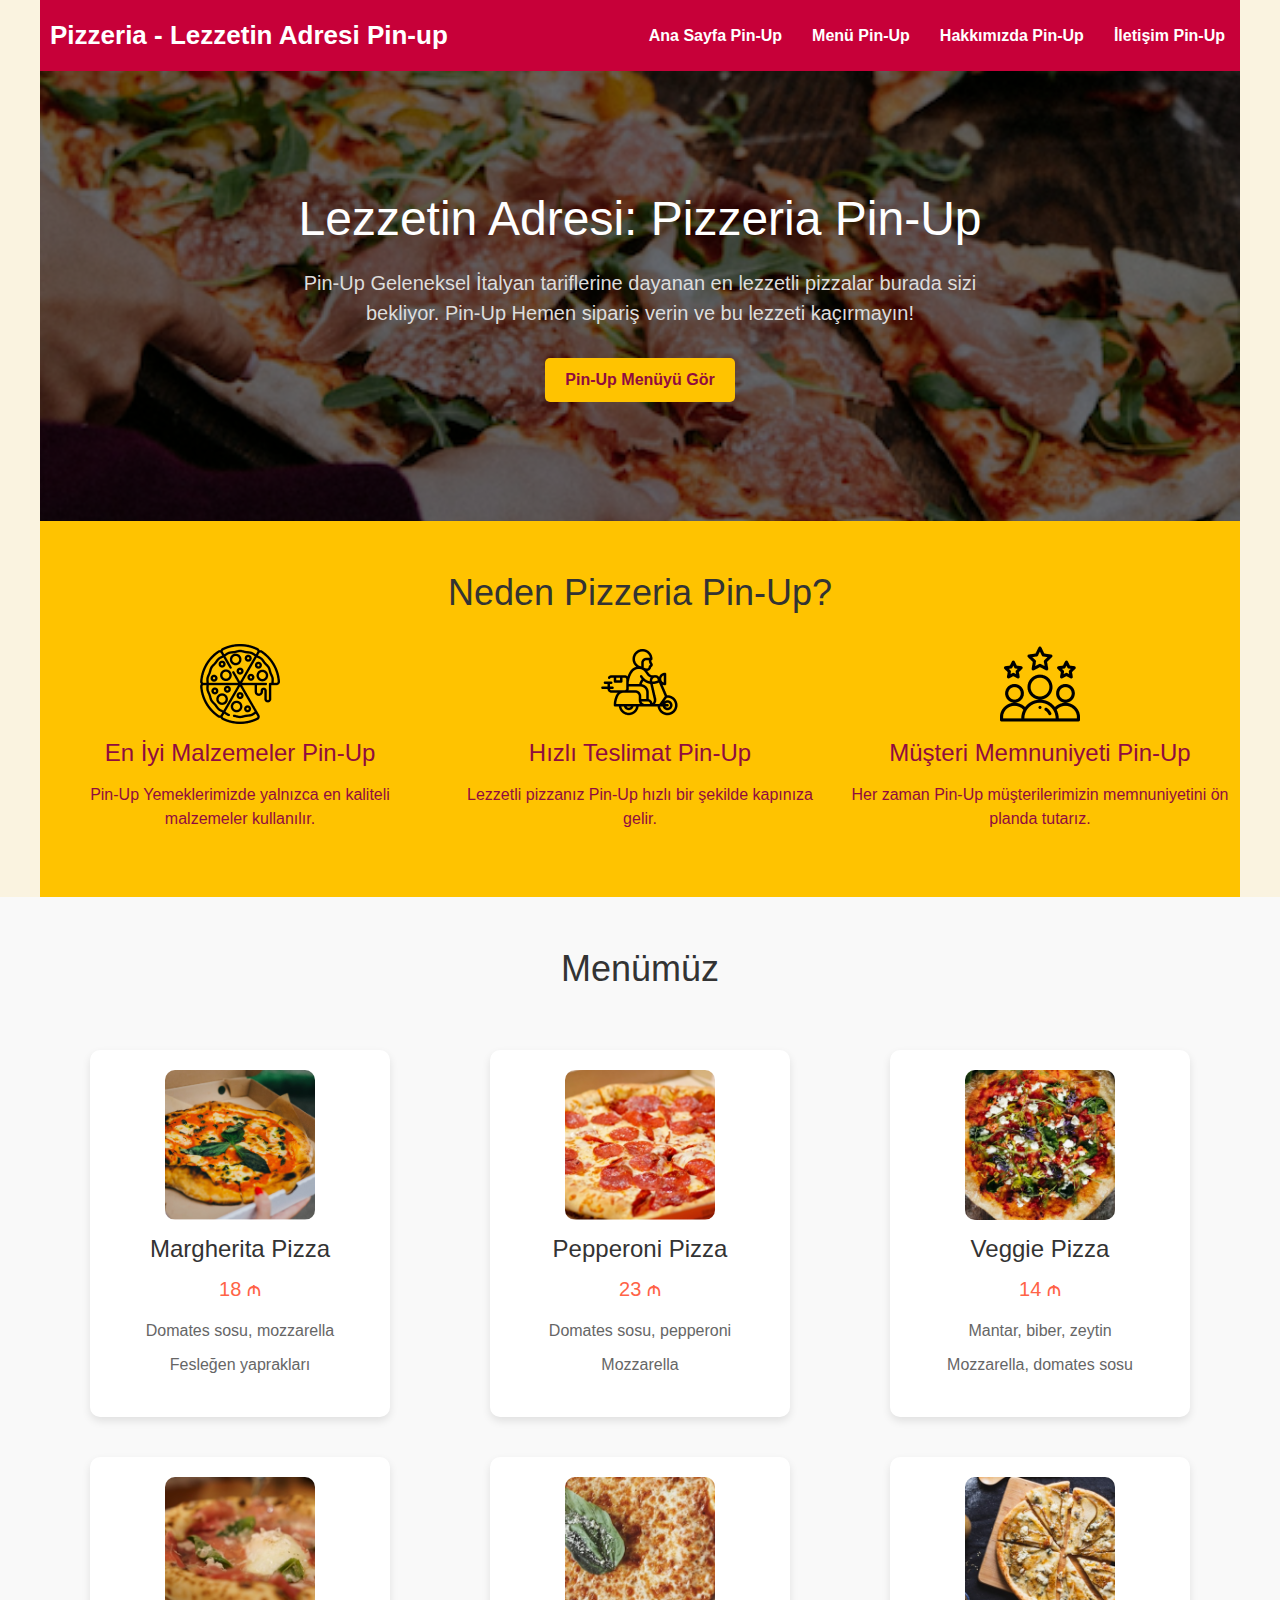
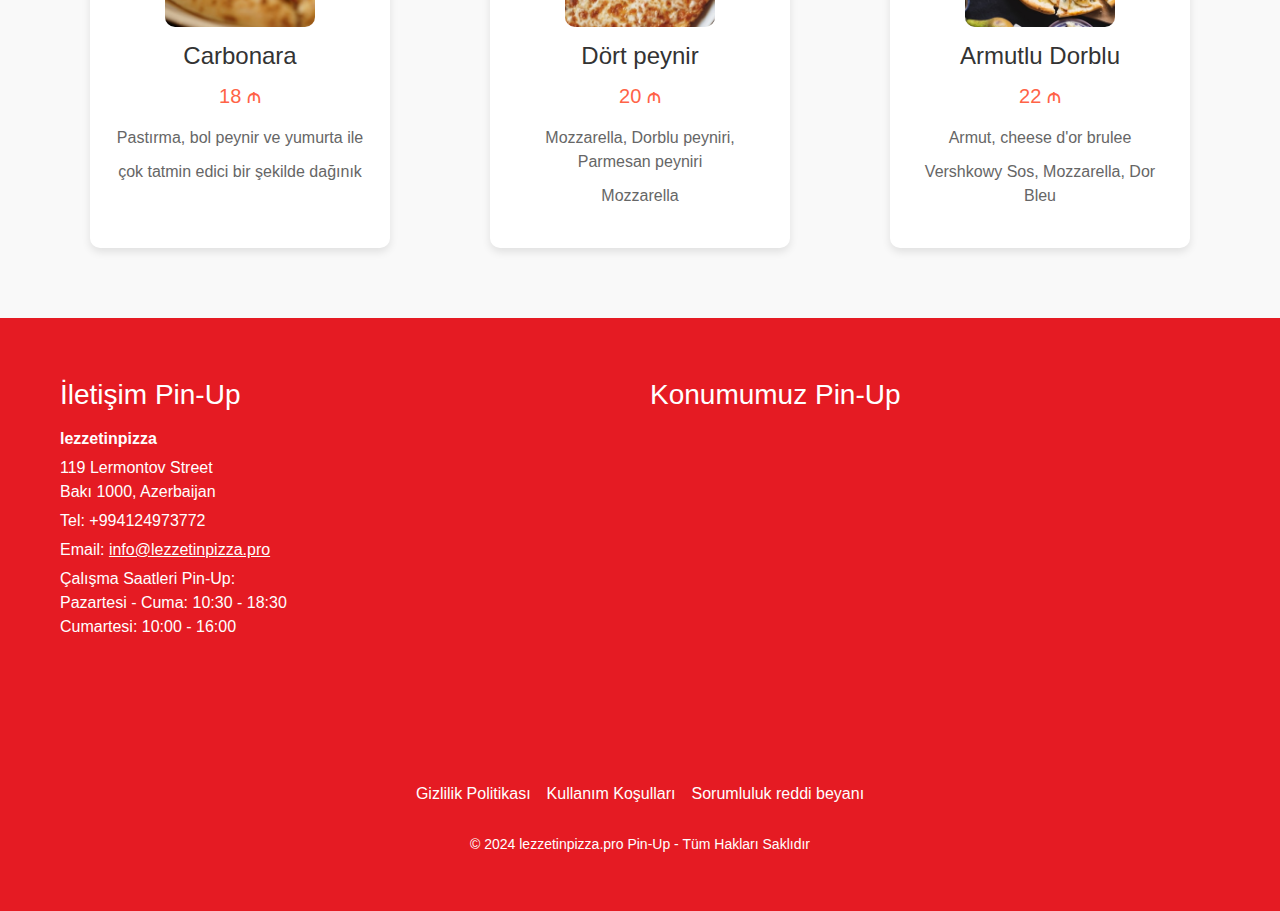
==== commit ecd5741f: "1" ====
--- a/index.html
+++ b/index.html
@@ -87,7 +87,7 @@
                 <meta itemprop="image" content="img/6.png">
                 <img loading="lazy" src="img/6.png" alt="Margherita Pizza">
                 <h3>Margherita Pizza</h3>
-                <p>60 ₺</p>
+                <p>18 ₼</p>
                 <ul>
                     <li>Domates sosu, mozzarella</li>
                     <li>Fesleğen yaprakları</li>
@@ -96,7 +96,7 @@
             <div class="menu-kart">
                 <img loading="lazy" src="img/7.png" alt="Pepperoni Pizza">
                 <h3>Pepperoni Pizza</h3>
-                <p>70 <span class="turkish-lira">&#8378;</span></p>
+                <p>23 ₼</p>
                 <ul>
                     <li>Domates sosu, pepperoni</li>
                     <li>Mozzarella</li>
@@ -106,7 +106,7 @@
                 <meta itemprop="image" content="img/8.png">
                 <img loading="lazy" src="img/8.png" alt="Veggie Pizza">
                 <h3>Veggie Pizza</h3>
-                <p>65 ₺</p>
+                <p>14 ₼</p>
                 <ul>
                     <li>Mantar, biber, zeytin</li>
                     <li>Mozzarella, domates sosu</li>
@@ -122,7 +122,7 @@
                 <meta itemprop="image" content="img/10.png">
                 <img loading="lazy" src="img/10.png" alt="Carbonara">
                 <h3>Carbonara</h3>
-                <p>50 ₺</p>
+                <p>18 ₼</p>
                 <ul>
                     <li>Pastırma, bol peynir ve yumurta ile</li>
                     <li>çok tatmin edici bir şekilde dağınık</li>
@@ -132,7 +132,7 @@
                 <meta itemprop="image" content="img/11.png">
                 <img loading="lazy" src="img/11.png" alt="Dört peynir">
                 <h3>Dört peynir</h3>
-                <p>50 ₺</p>
+                <p>20 ₼</p>
                 <ul>
                     <li>Mozzarella, Dorblu peyniri, Parmesan peyniri</li>
                     <li>Mozzarella</li>
@@ -142,7 +142,7 @@
                 <meta itemprop="image" content="img/12.png">
                 <img loading="lazy" src="img/12.png" alt="Armutlu Dorblu">
                 <h3>Armutlu Dorblu</h3>
-                <p>65 ₺</p>
+                <p>22 ₼</p>
                 <ul>
                     <li>Armut, cheese d'or brulee</li>
                     <li>Vershkowy Sos, Mozzarella, Dor Bleu</li>
@@ -159,9 +159,8 @@
         <div class="contact-info">
             <h3>İletişim Pin-Up</h3>
             <p><strong>lezzetinpizza</strong></p>
-            <p>Oberdorfstraße 4 <br> 88212 Ravensburg</p>
-            <p>Tel: 0711 250940</p>
-            <p>Fax: 0711 250940-25</p>
+            <p>119 Lermontov Street<br>Bakı 1000, Azerbaijan</p>
+            <p>Tel: +994124973772</p>
             <p>Email: <a href="mailto:lezzetinpizza.pro">info@lezzetinpizza.pro</a></p>
             <p>Çalışma Saatleri Pin-Up:<br> Pazartesi - Cuma: 10:30 - 18:30<br> Cumartesi: 10:00 - 16:00</p>
         </div>
@@ -171,7 +170,7 @@
             <h3>Konumumuz Pin-Up</h3>
 
             <!-- Google Maps Embed -->
-            <iframe src="https://www.google.com/maps/embed?pb=!1m18!1m12!1m3!1d96311.81688770726!2d28.898558524246916!3d41.030850306997344!2m3!1f0!2f0!3f0!3m2!1i1024!2i768!4f13.1!3m3!1m2!1s0x14cab99783076fff%3A0xb6ec809eb1104587!2sOzi%20Pizza%20and%20Pasta!5e0!3m2!1sru!2sca!4v1727486602135!5m2!1sru!2sca"
+            <iframe src="https://www.google.com/maps/embed?pb=!1m18!1m12!1m3!1d52881.9152164417!2d49.75298614863283!3d40.36633190000004!2m3!1f0!2f0!3f0!3m2!1i1024!2i768!4f13.1!3m3!1m2!1s0x40307dc90e771e81%3A0x4289f4113a804d4f!2sPizza%20Holiday!5e1!3m2!1sen!2sua!4v1727706871558!5m2!1sen!2sua"
                     width="600" height="450" style="border:0;" allowfullscreen="" loading="lazy"
                     referrerpolicy="no-referrer-when-downgrade"></iframe>
         </div>
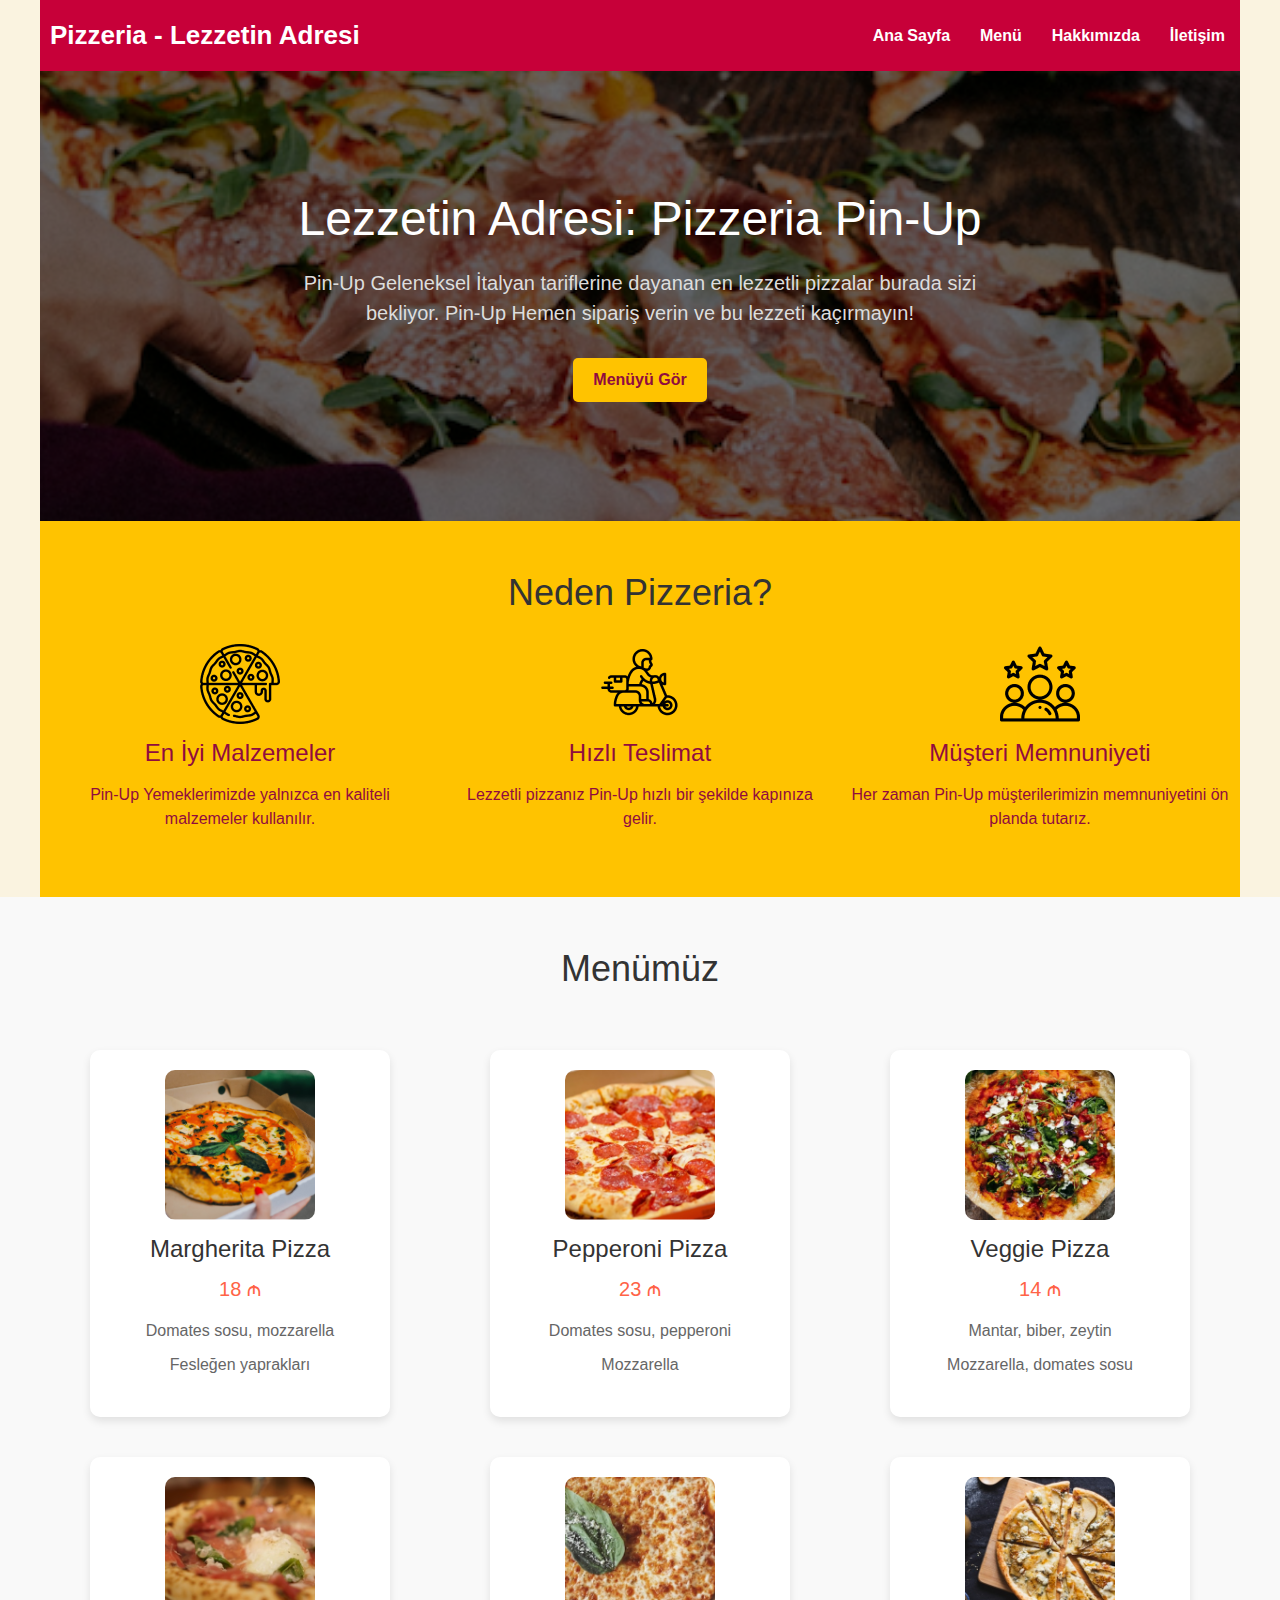
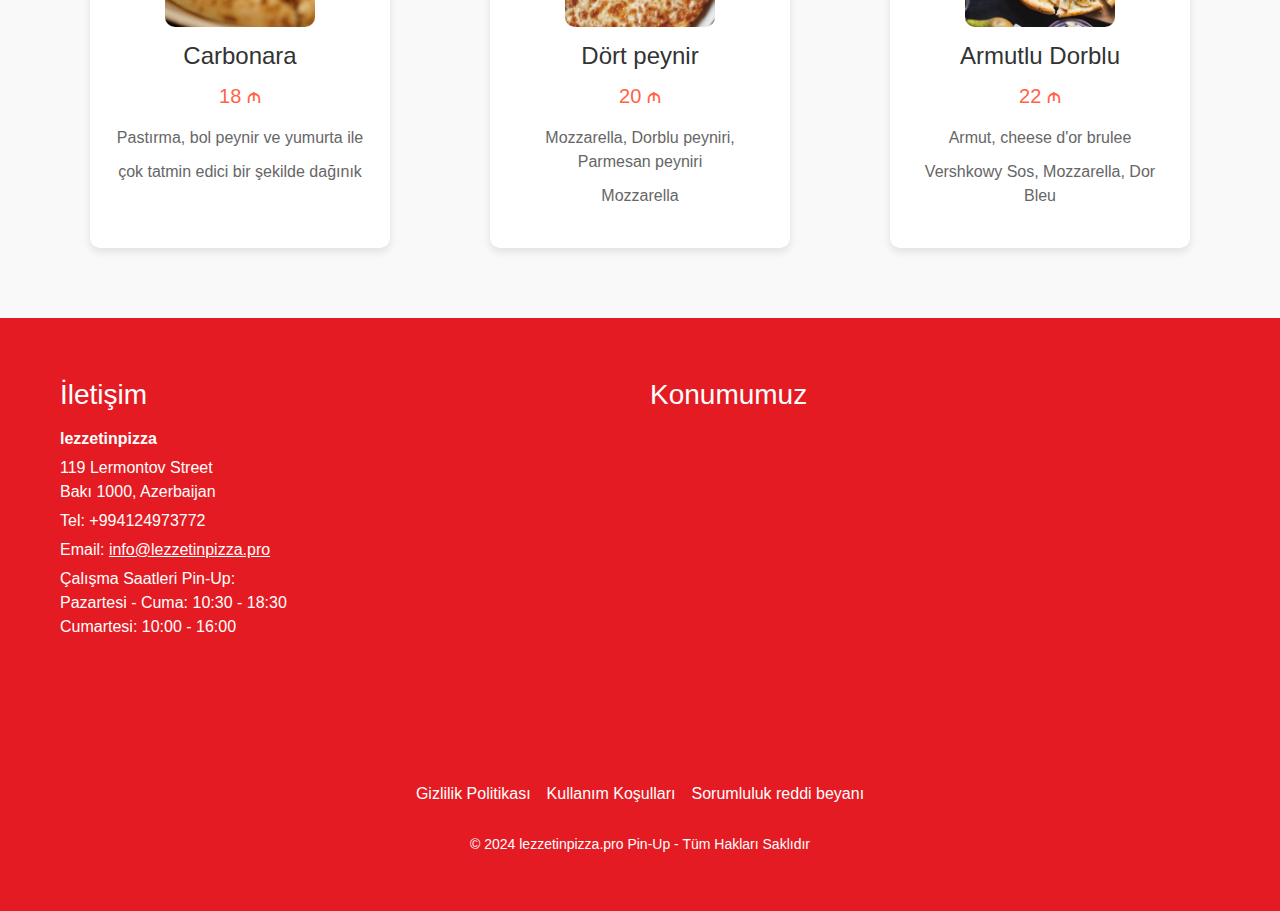
==== commit 139cbe00: "1" ====
--- a/index.html
+++ b/index.html
@@ -19,7 +19,7 @@
 <header>
     <nav class="navbar navbar-expand-lg justify-content-between  menu-bar genis-kapsam">
         <a href="index.html">
-            <h1 class="brand">Pizzeria - Lezzetin Adresi Pin-up</h1>
+            <h1 class="brand">Pizzeria - Lezzetin Adresi</h1>
         </a>
         <button class="navbar-toggler" type="button" data-toggle="collapse" data-target="#navbarSupportedContent"
                 aria-controls="navbarSupportedContent" aria-expanded="false" aria-label="Toggle navigation">
@@ -30,10 +30,10 @@
 
         <div class="collapse navbar-collapse sub-menu-bar justify-content-end" id="navbarSupportedContent">
             <ul id="nav" class="navbar-nav align-items-center nav-list menuSnowboardXY">
-                <li><a href="index.html">Ana Sayfa Pin-Up</a></li>
-                <li><a href="#menu">Menü Pin-Up</a></li>
-                <li><a href="#about">Hakkımızda Pin-Up</a></li>
-                <li><a href="#contact">İletişim Pin-Up</a></li>
+                <li><a href="index.html">Ana Sayfa </a></li>
+                <li><a href="#menu">Menü</a></li>
+                <li><a href="#about">Hakkımızda</a></li>
+                <li><a href="#contact">İletişim</a></li>
             </ul>
         </div>
     </nav>
@@ -45,32 +45,32 @@
         <h1>Lezzetin Adresi: Pizzeria Pin-Up</h1>
         <p>Pin-Up Geleneksel İtalyan tariflerine dayanan en lezzetli pizzalar burada sizi bekliyor. Pin-Up Hemen sipariş
             verin ve bu lezzeti kaçırmayın!</p>
-        <a href="#" class="btn-aksiyon">Pin-Up Menüyü Gör</a>
+        <a href="#" class="btn-aksiyon">Menüyü Gör</a>
     </div>
 </section>
 
 <!-- Avantajlar -->
 <section class="ozellikler genis-kapsam" id="about">
     <div class="baslik">
-        <h2>Neden Pizzeria Pin-Up?</h2>
+        <h2>Neden Pizzeria?</h2>
     </div>
     <div class="icerik">
         <div class="madde" itemscope itemtype="http://schema.org/ImageObject">
             <meta itemprop="image" content="img/2.png">
             <img loading="lazy" src="img/2.png" alt="Kalite Pin-Up">
-            <h3>En İyi Malzemeler Pin-Up</h3>
+            <h3>En İyi Malzemeler</h3>
             <p>Pin-Up Yemeklerimizde yalnızca en kaliteli malzemeler kullanılır.</p>
         </div>
         <div class="madde" itemscope itemtype="http://schema.org/ImageObject">
             <meta itemprop="image" content="img/3.png">
             <img loading="lazy" src="img/3.png" alt="Hızlı Servis Pin-Up">
-            <h3>Hızlı Teslimat Pin-Up</h3>
+            <h3>Hızlı Teslimat</h3>
             <p>Lezzetli pizzanız Pin-Up hızlı bir şekilde kapınıza gelir.</p>
         </div>
         <div class="madde" itemscope itemtype="http://schema.org/ImageObject">
             <meta itemprop="image" content="img/4.png">
             <img loading="lazy" src="img/4.png" alt="Müşteri Memnuniyeti Pin-Up">
-            <h3>Müşteri Memnuniyeti Pin-Up</h3>
+            <h3>Müşteri Memnuniyeti</h3>
             <p>Her zaman Pin-Up müşterilerimizin memnuniyetini ön planda tutarız.</p>
         </div>
     </div>
@@ -157,7 +157,7 @@
     <div class="footer-container">
         <!-- İletişim Bilgileri -->
         <div class="contact-info">
-            <h3>İletişim Pin-Up</h3>
+            <h3>İletişim</h3>
             <p><strong>lezzetinpizza</strong></p>
             <p>119 Lermontov Street<br>Bakı 1000, Azerbaijan</p>
             <p>Tel: +994124973772</p>
@@ -167,7 +167,7 @@
 
         <!-- Harita ve Bağlantı -->
         <div class="map-container">
-            <h3>Konumumuz Pin-Up</h3>
+            <h3>Konumumuz</h3>
 
             <!-- Google Maps Embed -->
             <iframe src="https://www.google.com/maps/embed?pb=!1m18!1m12!1m3!1d52881.9152164417!2d49.75298614863283!3d40.36633190000004!2m3!1f0!2f0!3f0!3m2!1i1024!2i768!4f13.1!3m3!1m2!1s0x40307dc90e771e81%3A0x4289f4113a804d4f!2sPizza%20Holiday!5e1!3m2!1sen!2sua!4v1727706871558!5m2!1sen!2sua"
